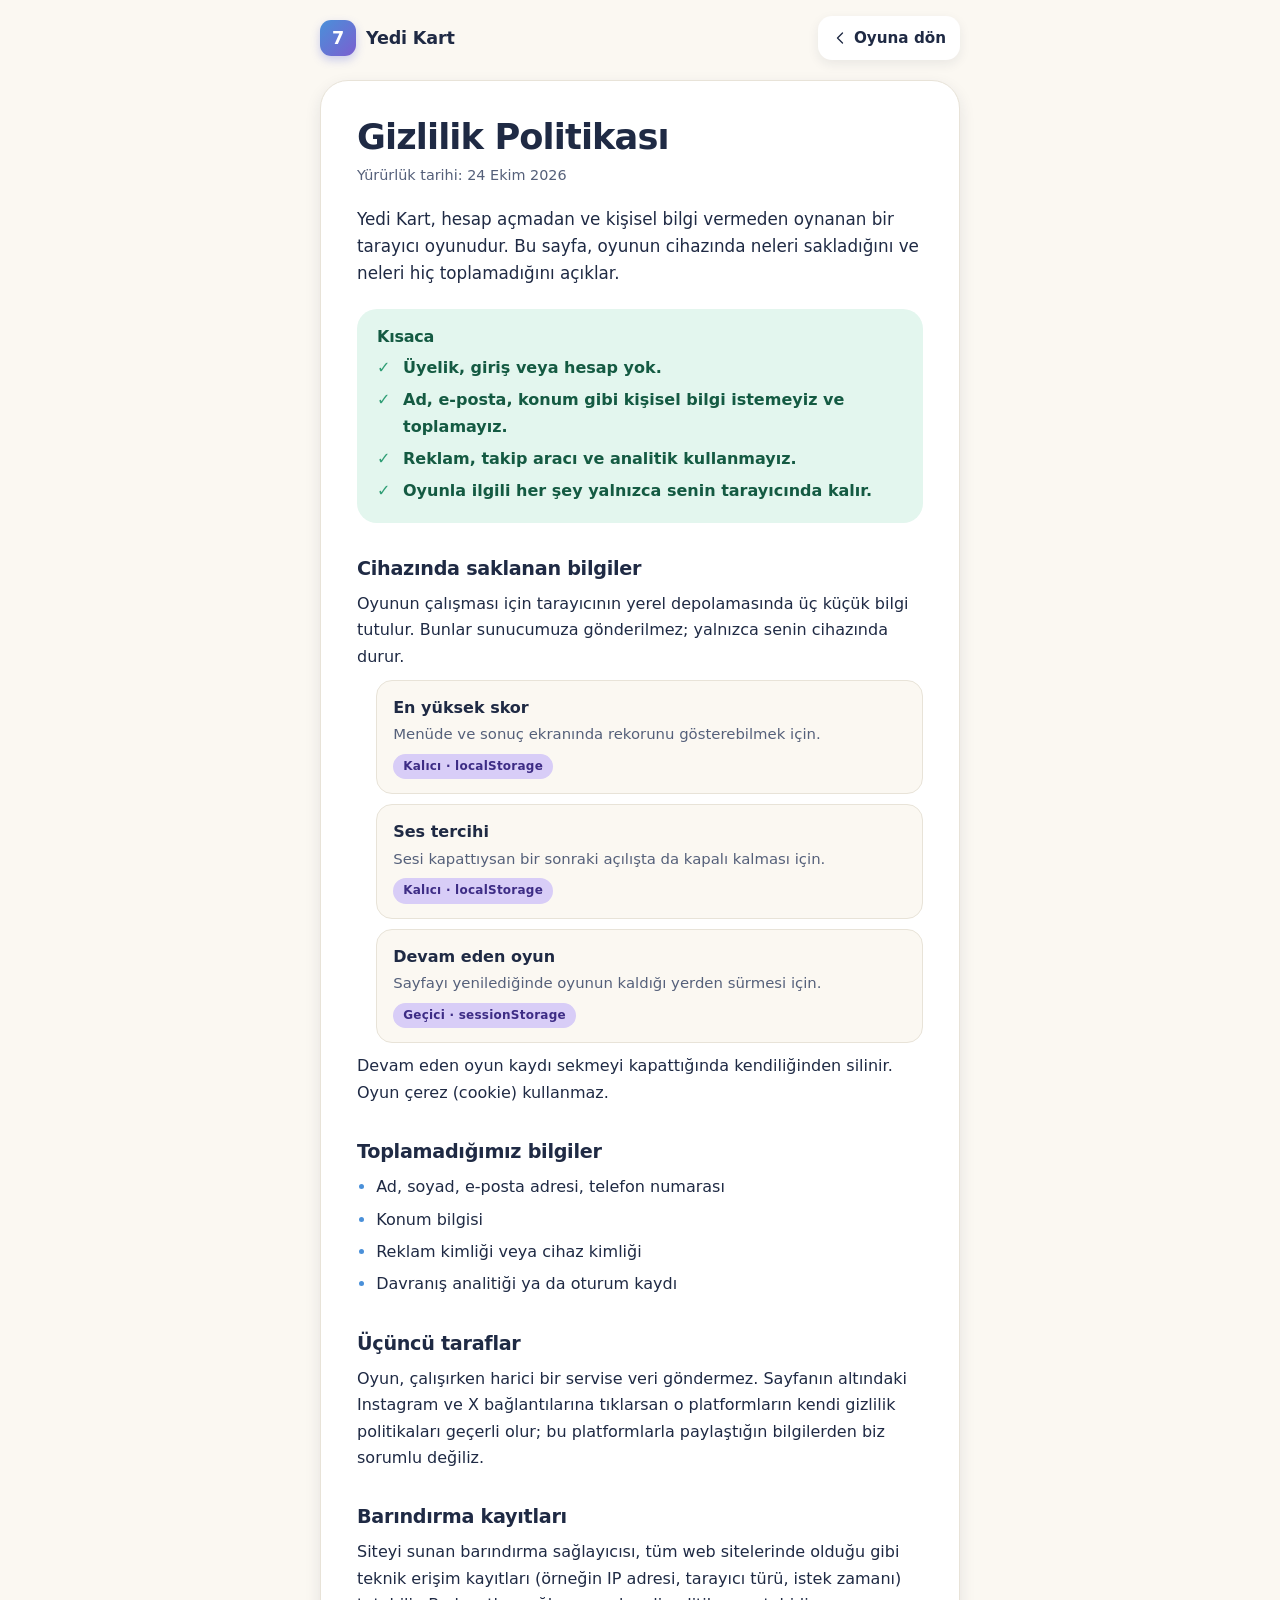
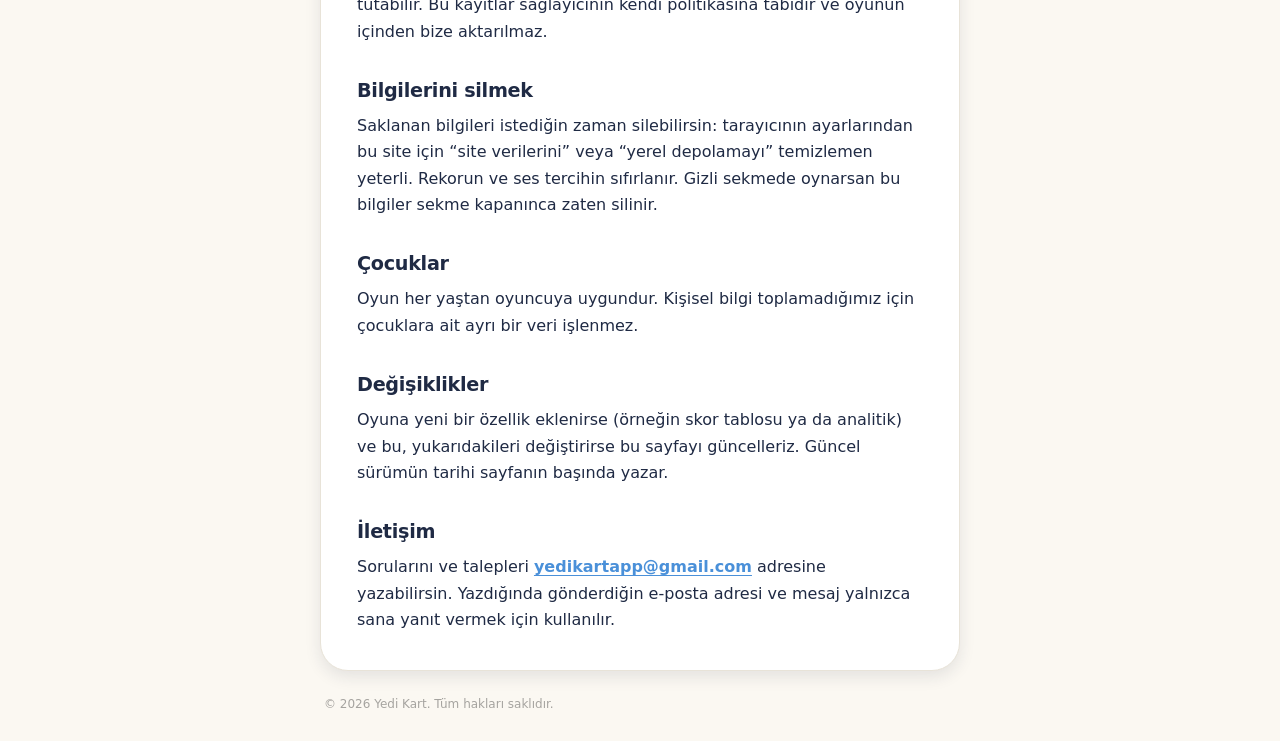
==== gizlilik.html @ 09eca6b5 "update" ====
<!DOCTYPE html>
<html lang="tr">
<head>
  <meta charset="UTF-8">
  <meta name="viewport" content="width=device-width, initial-scale=1, viewport-fit=cover">
  <meta name="theme-color" content="#fbf8f2">
  <meta name="description" content="Yedi Kart gizlilik politikası: hesap yok, takip yok, kişisel veri toplanmaz.">
  <title>Gizlilik Politikası · Yedi Kart</title>

  <link rel="icon" href="assets/favicon.svg" type="image/svg+xml">
  <link rel="stylesheet" href="css/base.css">
  <link rel="stylesheet" href="css/components.css">
  <link rel="stylesheet" href="css/content.css">
  <link rel="stylesheet" href="css/motion.css">
</head>
<body>
  <div class="page">

    <header class="page-top">
      <a class="brand-link" href="index.html" aria-label="Yedi Kart ana sayfa">
        <span class="brand-mark" aria-hidden="true">7</span>
        <span class="brand-name">Yedi Kart</span>
      </a>
      <a class="back-link" href="index.html">
        <svg xmlns="http://www.w3.org/2000/svg" fill="none" viewBox="0 0 24 24" stroke-width="2" stroke="currentColor" aria-hidden="true" focusable="false"><path stroke-linecap="round" stroke-linejoin="round" d="M15.75 19.5 8.25 12l7.5-7.5"/></svg>
        Oyuna dön
      </a>
    </header>

    <main class="doc">
      <h1>Gizlilik Politikası</h1>
      <p class="meta">Yürürlük tarihi: 24 Ekim 2026</p>

      <p class="lead">Yedi Kart, hesap açmadan ve kişisel bilgi vermeden oynanan bir tarayıcı oyunudur. Bu sayfa, oyunun cihazında neleri sakladığını ve neleri hiç toplamadığını açıklar.</p>

      <section class="callout" aria-labelledby="ozet">
        <h2 id="ozet">Kısaca</h2>
        <ul>
          <li>Üyelik, giriş veya hesap yok.</li>
          <li>Ad, e-posta, konum gibi kişisel bilgi istemeyiz ve toplamayız.</li>
          <li>Reklam, takip aracı ve analitik kullanmayız.</li>
          <li>Oyunla ilgili her şey yalnızca senin tarayıcında kalır.</li>
        </ul>
      </section>

      <h2>Cihazında saklanan bilgiler</h2>
      <p>Oyunun çalışması için tarayıcının yerel depolamasında üç küçük bilgi tutulur. Bunlar sunucumuza gönderilmez; yalnızca senin cihazında durur.</p>
      <ul class="data-list">
        <li>
          <span class="data-name">En yüksek skor</span>
          <span class="data-desc">Menüde ve sonuç ekranında rekorunu gösterebilmek için.</span>
          <span class="tag">Kalıcı · localStorage</span>
        </li>
        <li>
          <span class="data-name">Ses tercihi</span>
          <span class="data-desc">Sesi kapattıysan bir sonraki açılışta da kapalı kalması için.</span>
          <span class="tag">Kalıcı · localStorage</span>
        </li>
        <li>
          <span class="data-name">Devam eden oyun</span>
          <span class="data-desc">Sayfayı yenilediğinde oyunun kaldığı yerden sürmesi için.</span>
          <span class="tag">Geçici · sessionStorage</span>
        </li>
      </ul>
      <p>Devam eden oyun kaydı sekmeyi kapattığında kendiliğinden silinir. Oyun çerez (cookie) kullanmaz.</p>

      <h2>Toplamadığımız bilgiler</h2>
      <ul>
        <li>Ad, soyad, e-posta adresi, telefon numarası</li>
        <li>Konum bilgisi</li>
        <li>Reklam kimliği veya cihaz kimliği</li>
        <li>Davranış analitiği ya da oturum kaydı</li>
      </ul>

      <h2>Üçüncü taraflar</h2>
      <p>Oyun, çalışırken harici bir servise veri göndermez. Sayfanın altındaki Instagram ve X bağlantılarına tıklarsan o platformların kendi gizlilik politikaları geçerli olur; bu platformlarla paylaştığın bilgilerden biz sorumlu değiliz.</p>

      <h2>Barındırma kayıtları</h2>
      <p>Siteyi sunan barındırma sağlayıcısı, tüm web sitelerinde olduğu gibi teknik erişim kayıtları (örneğin IP adresi, tarayıcı türü, istek zamanı) tutabilir. Bu kayıtlar sağlayıcının kendi politikasına tabidir ve oyunun içinden bize aktarılmaz.</p>

      <h2>Bilgilerini silmek</h2>
      <p>Saklanan bilgileri istediğin zaman silebilirsin: tarayıcının ayarlarından bu site için “site verilerini” veya “yerel depolamayı” temizlemen yeterli. Rekorun ve ses tercihin sıfırlanır. Gizli sekmede oynarsan bu bilgiler sekme kapanınca zaten silinir.</p>

      <h2>Çocuklar</h2>
      <p>Oyun her yaştan oyuncuya uygundur. Kişisel bilgi toplamadığımız için çocuklara ait ayrı bir veri işlenmez.</p>

      <h2>Değişiklikler</h2>
      <p>Oyuna yeni bir özellik eklenirse (örneğin skor tablosu ya da analitik) ve bu, yukarıdakileri değiştirirse bu sayfayı güncelleriz. Güncel sürümün tarihi sayfanın başında yazar.</p>

      <h2>İletişim</h2>
      <p>Sorularını ve talepleri <a href="mailto:yedikartapp@gmail.com">yedikartapp@gmail.com</a> adresine yazabilirsin. Yazdığında gönderdiğin e-posta adresi ve mesaj yalnızca sana yanıt vermek için kullanılır.</p>
    </main>

    <footer class="page-foot">
      © 2026 Yedi Kart. Tüm hakları saklıdır.
    </footer>

  </div>
</body>
</html>
---- css/base.css ----
/* base.css — tasarım değişkenleri, reset, body, .app, tipografi, ekran iskeleti */

:root {
  --bg: #fbf8f2;
  --surface: #ffffff;
  --ink: #1f2a44;
  --muted: #55607a;         /* küçük gri yazılar; krem zeminde ~5,9:1, beyazda ~6,3:1 (WCAG AA) */
  --blue: #a9d3f5;
  --blue-strong: #4a90d9;
  --mint: #bfe9d6;
  --mint-strong: #2f9e75;
  --lilac: #d8cdf7;
  --lilac-strong: #7b5fd0;
  --neg: #d9534f;
  --line: #e8e3d8;
  --shadow: 0 6px 16px rgba(31, 42, 68, 0.10);
  --radius: 18px;
  --flip: 380ms;            /* kart çevirme süresi (FLIP_MS bunu ezer) */
  --phi: 1.618;             /* altın oran: hero panel aralıkları bununla ölçeklenir */

  /* Giriş animasyonu ölçüleri (intro.css ve howto.css birlikte kullanır) */
  --enter-ease: cubic-bezier(0.22, 1, 0.36, 1);   /* easeOutQuint: hızlı başlar, yumuşak oturur */
  --enter-dur: 640ms;
  --enter-y: 14px;
  --enter-base: 60ms;
  --enter-step: 60ms;
  --enter-wave: 1.4;
  --enter-dur-slow: 820ms;
}

* { box-sizing: border-box; -webkit-tap-highlight-color: transparent; }
button { touch-action: manipulation; }

html, body {
  margin: 0;
  background: var(--bg);
  color: var(--ink);
  font-family: system-ui, -apple-system, "Segoe UI", Roboto, sans-serif;
  -webkit-text-size-adjust: 100%;
}

body {
  min-height: 100vh;
  min-height: 100dvh;
  padding: max(16px, env(safe-area-inset-top)) max(16px, env(safe-area-inset-right))
           max(20px, env(safe-area-inset-bottom)) max(16px, env(safe-area-inset-left));
  transition: background 0.45s ease;
}
body.dark {
  background: radial-gradient(ellipse at 50% 18%, #4a1018 0%, #1a0b12 55%, #0d060a 100%);
  color: #fff;
}

.app { width: 100%; max-width: 420px; margin: 0 auto; }

/* JavaScript kapalıyken görünen mesaj (index.html'deki <noscript>) */
.noscript {
  max-width: 420px; margin: 18vh auto 0; padding: 26px 22px; text-align: center;
  background: var(--surface); border-radius: 22px; box-shadow: var(--shadow);
}
.noscript h1 { margin: 0 0 10px; font-size: 1.8rem; letter-spacing: -0.5px; }
.noscript p { margin: 0; font-size: 1.05rem; line-height: 1.5; }

/* Ekran iskeleti */
.screen { display: none; flex-direction: column; gap: 16px; }
.screen.active { display: flex; }

/* Tipografi */
.title { margin: 0; font-size: 2rem; text-align: center; letter-spacing: -0.5px; }
.title.small { font-size: 1.3rem; text-align: left; }
.title.big { font-size: 2.8rem; line-height: 1.05; letter-spacing: -1px; }
.muted { margin: 0; text-align: center; color: var(--muted); }
.label { font-size: 0.75rem; font-weight: 700; letter-spacing: 1px; color: var(--muted); text-transform: uppercase; }

/* Ortak giriş keyframe'i: intro.css ve howto.css kullanır */
@keyframes enter {
  from { opacity: 0; translate: 0 var(--enter-y); }
}
---- css/components.css ----
/* components.css — ekranlar arasında paylaşılan parçalar:
   .btn, .row, .icon-btn, .pill, .score-card, .best, .confirm (dialog) */

/* ---------- Butonlar ---------- */
.btn {
  min-height: 52px; padding: 0 20px; border: 0; border-radius: 16px;
  font: inherit; font-size: 1.05rem; font-weight: 700; cursor: pointer;
  transition: transform 0.08s, filter 0.15s, background 0.2s, opacity 0.2s;
}
.btn:active:not(:disabled) { transform: scale(0.97); }
.btn:disabled { cursor: default; opacity: 0.5; }
.btn.primary { background: var(--blue-strong); color: #fff; }
.btn.primary.big {
  min-height: 62px; font-size: 1.25rem; border-radius: 20px;
  background: linear-gradient(135deg, #4a90d9, #7b5fd0);
  box-shadow: 0 10px 22px rgba(74, 90, 217, 0.35);
}
.btn.secondary { background: var(--mint); color: #145a42; }
.btn.ghost { background: transparent; color: var(--ink); border: 2px solid var(--line); }
.btn.light {
  padding: 0 16px; font-size: 1rem; border-radius: 18px;
  background: var(--surface); color: var(--ink);
  box-shadow: 0 4px 12px rgba(31, 42, 68, 0.08);
}
@media (hover: hover) { .btn.light:hover { filter: brightness(0.97); } }
.btn.danger-btn { background: #ff5a52; color: #fff; box-shadow: 0 10px 22px rgba(255, 70, 60, 0.35); }
.btn.ghost-dark { background: transparent; color: #fff; border: 2px solid rgba(255, 255, 255, 0.3); }

.row { display: grid; grid-template-columns: 1fr 1fr; gap: 10px; }
.row .btn { width: 100%; }

/* ---------- İkon düğmesi ----------
   Ses düğmesi: çerçevesiz, arka plansız; yalnızca ikon (dialed.gg ölçüleri) */
.icon-btn {
  --dim: #0000008c;
  position: relative; z-index: 1;
  width: 32px; height: 32px; margin: 0 -6px; padding: 0;
  display: grid; place-items: center;
  background: none; border: 0; cursor: pointer;
  color: var(--dim); transition: color 0.2s;
}
@media (hover: hover) { .icon-btn:hover { color: var(--ink); } }
.icon-btn:active { color: var(--ink); }
.icon-btn:focus-visible { outline: 3px solid var(--blue-strong); outline-offset: 2px; border-radius: 8px; }
.icon-btn svg { width: 20px; height: 20px; display: block; }

/* ---------- Tur rozeti ---------- */
.pill {
  padding: 8px 14px; border-radius: 999px; background: var(--lilac);
  color: #3d2c85; font-weight: 800; font-size: 0.95rem;
  font-variant-numeric: tabular-nums;
}
.pill.bump { animation: bump 0.3s ease; }

/* ---------- Skor kartı ---------- */
.score-card {
  display: flex; flex-direction: column; align-items: center; justify-content: center; gap: 4px;
  padding: 12px 10px; background: var(--surface); border-radius: var(--radius);
  box-shadow: var(--shadow);
}
.score-card.big { padding: 22px 14px; }
.score { font-size: 2.9rem; font-weight: 800; line-height: 1; font-variant-numeric: tabular-nums; }
.score.neg { color: var(--neg); }
.score.bump { animation: bump 0.3s ease; }
.score-card.big .score { font-size: 4.2rem; }

.score-breakdown {
  margin-top: 4px; font-size: 0.92rem; font-weight: 700; color: var(--muted);
  font-variant-numeric: tabular-nums;
}
.score-breakdown:empty { display: none; }

@keyframes bump { 0% { transform: scale(1); } 40% { transform: scale(1.15); } 100% { transform: scale(1); } }

/* ---------- Rekor rozeti (menü, sonuç, game over) ---------- */
.best {
  margin: 0; align-self: center; padding: 8px 16px; border-radius: 999px;
  background: var(--mint); color: #145a42; font-weight: 800; font-size: 0.95rem;
}
.best:empty { display: none; }
.best.dark { background: rgba(255, 255, 255, 0.12); color: #ffd7d4; }

/* ---------- Onay kutusu (<dialog class="confirm">) ---------- */
.confirm {
  width: calc(100% - 40px); max-width: 340px; padding: 22px 20px;
  border: 0; border-radius: 22px;
  background: var(--surface); color: var(--ink);
  box-shadow: 0 16px 36px rgba(31, 42, 68, 0.22);
}
.confirm[open] { animation: modal-pop 0.24s cubic-bezier(0.2, 1.3, 0.4, 1); }
.confirm::backdrop {
  background: rgba(31, 42, 68, 0.45);
  backdrop-filter: blur(4px); -webkit-backdrop-filter: blur(4px);
}
.confirm[open]::backdrop { animation: fade-in 0.2s ease; }
.confirm form { margin: 0; display: flex; flex-direction: column; gap: 16px; }
.confirm p {
  margin: 0; text-align: center; font-size: 1.1rem; font-weight: 700; line-height: 1.4;
}

@keyframes fade-in { from { opacity: 0; } to { opacity: 1; } }
@keyframes modal-pop { from { transform: scale(0.9); opacity: 0; } to { transform: scale(1); opacity: 1; } }
---- css/content.css ----
/* content.css — içerik sayfaları (gizlilik.html gibi)
   base.css ve components.css'ten sonra yüklenir. Oyun ekranlarına dokunmaz. */

.page {
  max-width: 640px; margin: 0 auto;
  display: flex; flex-direction: column; gap: 20px;
  font-family: "Suisse Intl S Alt", -apple-system, Inter, system-ui, sans-serif;
}

/* Üst çubuk: marka + geri dön */
.page-top { display: flex; align-items: center; justify-content: space-between; gap: 12px; }
.page-top .brand-link { display: flex; align-items: center; gap: 10px; color: inherit; text-decoration: none; }
.brand-mark {
  width: 36px; height: 36px; display: grid; place-items: center; border-radius: 11px;
  background: linear-gradient(135deg, var(--blue-strong), var(--lilac-strong));
  color: #fff; font-size: 1.1rem; font-weight: 800;
  box-shadow: 0 4px 10px rgba(74, 90, 217, 0.28);
}
.brand-name { font-size: 1.1rem; font-weight: 800; letter-spacing: -0.2px; }
.back-link {
  display: inline-flex; align-items: center; gap: 6px; min-height: 44px; padding: 0 14px;
  border-radius: 14px; background: var(--surface); color: var(--ink);
  font-size: 0.95rem; font-weight: 700; text-decoration: none;
  box-shadow: 0 4px 12px rgba(31, 42, 68, 0.08);
}
.back-link svg { width: 16px; height: 16px; }
@media (hover: hover) { .back-link:hover { filter: brightness(0.97); } }
.back-link:focus-visible, .brand-link:focus-visible, .doc a:focus-visible {
  outline: 3px solid var(--blue-strong); outline-offset: 2px; border-radius: 8px;
}

/* Belge kartı */
.doc {
  padding: clamp(22px, 5vw, 36px); border-radius: 28px;
  background: var(--surface); border: 1px solid var(--line); box-shadow: var(--shadow);
}
.doc h1 {
  margin: 0; font-size: clamp(1.7rem, 6vw, 2.2rem); font-weight: 800;
  line-height: 1.12; letter-spacing: -0.025em; text-wrap: balance;
}
.doc .meta { margin: 8px 0 0; color: var(--muted); font-size: 0.9rem; }
.doc .lead { margin: 18px 0 0; font-size: 1.05rem; line-height: 1.6; }

.doc h2 {
  margin: 34px 0 0; font-size: 1.2rem; font-weight: 800;
  line-height: 1.25; letter-spacing: -0.015em;
}
.doc p, .doc li { font-size: 1rem; line-height: 1.65; }
.doc p { margin: 10px 0 0; color: var(--ink); }
.doc ul { margin: 10px 0 0; padding-left: 1.2em; }
.doc li { margin-top: 6px; }
.doc li::marker { color: var(--blue-strong); }
.doc a { color: var(--blue-strong); font-weight: 700; text-underline-offset: 3px; }
.doc strong { font-weight: 800; }

/* Özet kutusu */
.callout {
  margin-top: 22px; padding: 18px 20px; border-radius: 20px;
  background: #e3f6ee; color: #145a42;
}
.callout h2 { margin: 0 0 8px; font-size: 1rem; color: #145a42; }
.callout ul { list-style: none; margin: 0; padding: 0; }
.callout li { position: relative; margin: 6px 0 0; padding-left: 26px; font-weight: 600; }
.callout li::before {
  content: "✓"; position: absolute; left: 0; top: 0;
  font-weight: 900; color: var(--mint-strong);
}

/* Saklanan veriler: kart listesi */
.data-list { margin: 14px 0 0; padding: 0; list-style: none; display: grid; gap: 10px; }
.data-list li {
  margin: 0; padding: 14px 16px; border-radius: 16px; background: var(--bg);
  border: 1px solid var(--line);
}
.data-list .data-name { display: block; font-weight: 800; }
.data-list .data-desc { display: block; margin-top: 2px; color: var(--muted); font-size: 0.93rem; line-height: 1.5; }
.data-list .tag {
  display: inline-block; margin-top: 8px; padding: 3px 10px; border-radius: 999px;
  background: var(--lilac); color: #3d2c85; font-size: 0.75rem; font-weight: 800; letter-spacing: 0.02em;
}

.page-foot { padding: 4px 4px 8px; color: #00000057; font-size: 12px; line-height: 1.5; }
.page-foot a { color: inherit; }
---- css/motion.css ----
/* motion.css — prefers-reduced-motion
   HER ZAMAN EN SON yüklenir: eşit özgüllükteki animasyon kurallarını ezebilmesi buna bağlı.
   Işık ve hareket hassasiyeti: flaş, sarsıntı ve çevirme/ölçekleme hareketleri kapanır.
   Geri bildirim (renkler, metin, ses) olduğu gibi kalır. */

@media (prefers-reduced-motion: reduce) {

  /* Giriş animasyonu: kayma ve sıralama yok, kısa ve yumuşak bir belirme */
  :root {
    --enter-y: 0px; --enter-dur: 300ms; --enter-dur-slow: 300ms;
    --enter-base: 0ms; --enter-step: 0ms; --enter-wave: 0;
  }

  /* Işık: kırmızı flaş hiç gösterilmez */
  .flash, .flash.on { display: none; animation: none; }

  /* Sarsıntı */
  .screen.shake { animation: none; }

  /* Kart çevirme: 3B dönüş yok, kart anında açılır/kapanır; yeniden karıştırma dalgası yok */
  .card { transition: opacity 0.15s ease; }
  .card-inner { transition: none; }
  .card.closing { animation: none; transition-delay: 0s; }
  .card.closing .card-inner { transition-delay: 0s; }
  .card:not(.revealed):not(.peek):not(.closing):active .card-inner { transform: none; }

  /* Skor, tur ve düğme vurguları */
  .pill.bump, .score.bump { animation: none; }
  .btn, .icon-btn, .ft-links a { transition: none; }
  .btn:active:not(:disabled), .icon-btn:active { transform: none; }
  body { transition: none; }
  .fcard { animation: none; }

  /* Combo: zıplamak yerine yalnızca belirir ve söner */
  .combo-banner { transform: none; }
  .combo-banner.show { animation: combo-fade 1.35s ease-out both; }
  @keyframes combo-fade {
    0% { opacity: 0; }
    15%, 70% { opacity: 1; }
    100% { opacity: 0; }
  }

  /* Game over: büyüme/kayma yok, öğeler yumuşakça belirir; yanıp sönen parıltılar sabit */
  .gameover > *, .go-zero { animation: fade-in 0.3s ease both; }
  .go-zero::after { animation: none; }
  .card.doom .face.front::after { animation: none; opacity: 1; }

  /* Diyaloglar */
  .confirm[open], .confirm[open]::backdrop { animation: none; }
  .howto[open] :is(.hw-stat, .hw-step) { animation: none; }
}
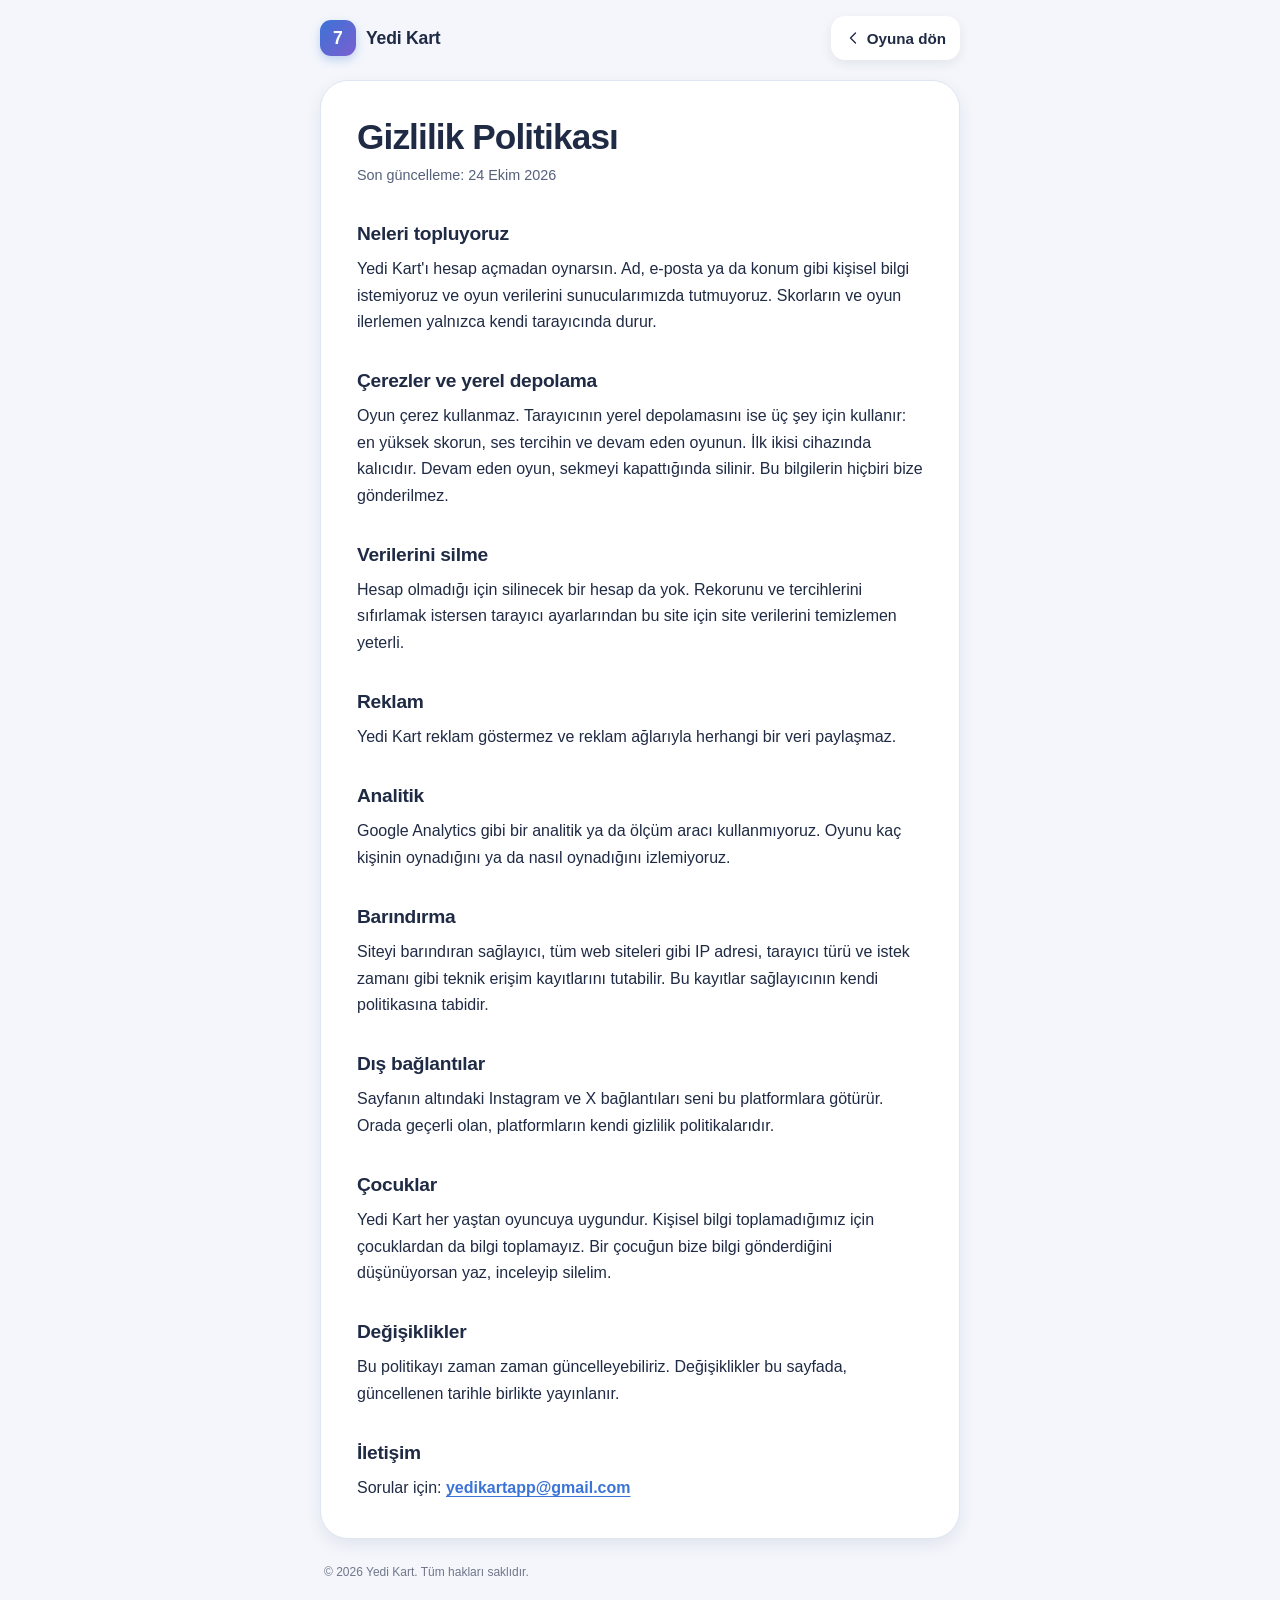
==== commit fbfd4fe4: "update" ====
--- a/gizlilik.html
+++ b/gizlilik.html
@@ -4,14 +4,16 @@
   <meta charset="UTF-8">
   <meta name="viewport" content="width=device-width, initial-scale=1, viewport-fit=cover">
   <meta name="theme-color" content="#fbf8f2">
-  <meta name="description" content="Yedi Kart gizlilik politikası: hesap yok, takip yok, kişisel veri toplanmaz.">
+  <meta name="description" content="Yedi Kart gizlilik politikası: hesap yok, reklam yok, analitik yok.">
   <title>Gizlilik Politikası · Yedi Kart</title>
 
   <link rel="icon" href="assets/favicon.svg" type="image/svg+xml">
+
   <link rel="stylesheet" href="css/base.css">
   <link rel="stylesheet" href="css/components.css">
   <link rel="stylesheet" href="css/content.css">
   <link rel="stylesheet" href="css/motion.css">
+
 </head>
 <body>
   <div class="page">
@@ -29,66 +31,37 @@
 
     <main class="doc">
       <h1>Gizlilik Politikası</h1>
-      <p class="meta">Yürürlük tarihi: 24 Ekim 2026</p>
+      <p class="meta">Son güncelleme: 24 Ekim 2026</p>
 
-      <p class="lead">Yedi Kart, hesap açmadan ve kişisel bilgi vermeden oynanan bir tarayıcı oyunudur. Bu sayfa, oyunun cihazında neleri sakladığını ve neleri hiç toplamadığını açıklar.</p>
+      <h2>Neleri topluyoruz</h2>
+      <p>Yedi Kart'ı hesap açmadan oynarsın. Ad, e-posta ya da konum gibi kişisel bilgi istemiyoruz ve oyun verilerini sunucularımızda tutmuyoruz. Skorların ve oyun ilerlemen yalnızca kendi tarayıcında durur.</p>
 
-      <section class="callout" aria-labelledby="ozet">
-        <h2 id="ozet">Kısaca</h2>
-        <ul>
-          <li>Üyelik, giriş veya hesap yok.</li>
-          <li>Ad, e-posta, konum gibi kişisel bilgi istemeyiz ve toplamayız.</li>
-          <li>Reklam, takip aracı ve analitik kullanmayız.</li>
-          <li>Oyunla ilgili her şey yalnızca senin tarayıcında kalır.</li>
-        </ul>
-      </section>
+      <h2>Çerezler ve yerel depolama</h2>
+      <p>Oyun çerez kullanmaz. Tarayıcının yerel depolamasını ise üç şey için kullanır: en yüksek skorun, ses tercihin ve devam eden oyunun. İlk ikisi cihazında kalıcıdır. Devam eden oyun, sekmeyi kapattığında silinir. Bu bilgilerin hiçbiri bize gönderilmez.</p>
 
-      <h2>Cihazında saklanan bilgiler</h2>
-      <p>Oyunun çalışması için tarayıcının yerel depolamasında üç küçük bilgi tutulur. Bunlar sunucumuza gönderilmez; yalnızca senin cihazında durur.</p>
-      <ul class="data-list">
-        <li>
-          <span class="data-name">En yüksek skor</span>
-          <span class="data-desc">Menüde ve sonuç ekranında rekorunu gösterebilmek için.</span>
-          <span class="tag">Kalıcı · localStorage</span>
-        </li>
-        <li>
-          <span class="data-name">Ses tercihi</span>
-          <span class="data-desc">Sesi kapattıysan bir sonraki açılışta da kapalı kalması için.</span>
-          <span class="tag">Kalıcı · localStorage</span>
-        </li>
-        <li>
-          <span class="data-name">Devam eden oyun</span>
-          <span class="data-desc">Sayfayı yenilediğinde oyunun kaldığı yerden sürmesi için.</span>
-          <span class="tag">Geçici · sessionStorage</span>
-        </li>
-      </ul>
-      <p>Devam eden oyun kaydı sekmeyi kapattığında kendiliğinden silinir. Oyun çerez (cookie) kullanmaz.</p>
+      <h2>Verilerini silme</h2>
+      <p>Hesap olmadığı için silinecek bir hesap da yok. Rekorunu ve tercihlerini sıfırlamak istersen tarayıcı ayarlarından bu site için site verilerini temizlemen yeterli.</p>
 
-      <h2>Toplamadığımız bilgiler</h2>
-      <ul>
-        <li>Ad, soyad, e-posta adresi, telefon numarası</li>
-        <li>Konum bilgisi</li>
-        <li>Reklam kimliği veya cihaz kimliği</li>
-        <li>Davranış analitiği ya da oturum kaydı</li>
-      </ul>
+      <h2>Reklam</h2>
+      <p>Yedi Kart reklam göstermez ve reklam ağlarıyla herhangi bir veri paylaşmaz.</p>
 
-      <h2>Üçüncü taraflar</h2>
-      <p>Oyun, çalışırken harici bir servise veri göndermez. Sayfanın altındaki Instagram ve X bağlantılarına tıklarsan o platformların kendi gizlilik politikaları geçerli olur; bu platformlarla paylaştığın bilgilerden biz sorumlu değiliz.</p>
+      <h2>Analitik</h2>
+      <p>Google Analytics gibi bir analitik ya da ölçüm aracı kullanmıyoruz. Oyunu kaç kişinin oynadığını ya da nasıl oynadığını izlemiyoruz.</p>
 
-      <h2>Barındırma kayıtları</h2>
-      <p>Siteyi sunan barındırma sağlayıcısı, tüm web sitelerinde olduğu gibi teknik erişim kayıtları (örneğin IP adresi, tarayıcı türü, istek zamanı) tutabilir. Bu kayıtlar sağlayıcının kendi politikasına tabidir ve oyunun içinden bize aktarılmaz.</p>
+      <h2>Barındırma</h2>
+      <p>Siteyi barındıran sağlayıcı, tüm web siteleri gibi IP adresi, tarayıcı türü ve istek zamanı gibi teknik erişim kayıtlarını tutabilir. Bu kayıtlar sağlayıcının kendi politikasına tabidir.</p>
 
-      <h2>Bilgilerini silmek</h2>
-      <p>Saklanan bilgileri istediğin zaman silebilirsin: tarayıcının ayarlarından bu site için “site verilerini” veya “yerel depolamayı” temizlemen yeterli. Rekorun ve ses tercihin sıfırlanır. Gizli sekmede oynarsan bu bilgiler sekme kapanınca zaten silinir.</p>
+      <h2>Dış bağlantılar</h2>
+      <p>Sayfanın altındaki Instagram ve X bağlantıları seni bu platformlara götürür. Orada geçerli olan, platformların kendi gizlilik politikalarıdır.</p>
 
       <h2>Çocuklar</h2>
-      <p>Oyun her yaştan oyuncuya uygundur. Kişisel bilgi toplamadığımız için çocuklara ait ayrı bir veri işlenmez.</p>
+      <p>Yedi Kart her yaştan oyuncuya uygundur. Kişisel bilgi toplamadığımız için çocuklardan da bilgi toplamayız. Bir çocuğun bize bilgi gönderdiğini düşünüyorsan yaz, inceleyip silelim.</p>
 
       <h2>Değişiklikler</h2>
-      <p>Oyuna yeni bir özellik eklenirse (örneğin skor tablosu ya da analitik) ve bu, yukarıdakileri değiştirirse bu sayfayı güncelleriz. Güncel sürümün tarihi sayfanın başında yazar.</p>
+      <p>Bu politikayı zaman zaman güncelleyebiliriz. Değişiklikler bu sayfada, güncellenen tarihle birlikte yayınlanır.</p>
 
       <h2>İletişim</h2>
-      <p>Sorularını ve talepleri <a href="mailto:yedikartapp@gmail.com">yedikartapp@gmail.com</a> adresine yazabilirsin. Yazdığında gönderdiğin e-posta adresi ve mesaj yalnızca sana yanıt vermek için kullanılır.</p>
+      <p>Sorular için: <a href="mailto:yedikartapp@gmail.com">yedikartapp@gmail.com</a></p>
     </main>
 
     <footer class="page-foot">
--- a/css/base.css
+++ b/css/base.css
@@ -1,25 +1,55 @@
-/* base.css — tasarım değişkenleri, reset, body, .app, tipografi, ekran iskeleti */
+/* base.css — tasarım değişkenleri, reset, body, .app, tipografi, ekran iskeleti
+   Renk ve font kararları yalnızca burada verilir; diğer dosyalar bu değişkenleri kullanır. */
 
 :root {
-  --bg: #fbf8f2;
+  /* ---------- Yazı tipi ----------
+     Tek kaynak: burası. Dosyalar css/fonts.css'te tanımlı.
+     Inter, Suisse Int'l ile aynı ailedendir (nötr grotesk); Türkçe karakterleri (ğ ş İ ı) tam destekler.
+     "Inter Fallback": Inter yüklenene kadar Arial'i Inter ölçülerine uydurur, sayfa kaymaz.
+     Sıradaki fontlar da grotesk: Helvetica Neue / Helvetica / Arial. */
+  --font-sans: "Inter", "Inter Fallback", "Helvetica Neue", Helvetica, Arial, system-ui, sans-serif;
+
+  /* ---------- Zemin ve metin ---------- */
+  --bg: #f4f6fb;            /* ana zemin */
   --surface: #ffffff;
   --ink: #1f2a44;
-  --muted: #55607a;         /* küçük gri yazılar; krem zeminde ~5,9:1, beyazda ~6,3:1 (WCAG AA) */
-  --blue: #a9d3f5;
-  --blue-strong: #4a90d9;
-  --mint: #bfe9d6;
-  --mint-strong: #2f9e75;
-  --lilac: #d8cdf7;
+  --muted: #55607a;         /* küçük gri yazılar; #F4F6FB zeminde ~5,8:1, beyazda ~6,3:1 (WCAG AA) */
+  --line: #dfe5f1;          /* ince çerçeveler (zeminle aynı soğuk mavi ailesi) */
+  --line-strong: #cdd6ea;
+
+  /* ---------- Vurgu renkleri: ana / açık uç (gradyan sonu) ---------- */
+  --blue: #b2d1f7;
+  --blue-strong: #3b73d6;   /* beyaz yazıyla ~4,6:1 */
+  --blue-lite: #86b0ef;
+  --mint: #c2ead9;
+  --mint-strong: #258f69;
+  --mint-lite: #7fd1b0;
+  --lilac: #dcd4f8;
   --lilac-strong: #7b5fd0;
+  --lilac-lite: #b3a1ec;
   --neg: #d9534f;
-  --line: #e8e3d8;
-  --shadow: 0 6px 16px rgba(31, 42, 68, 0.10);
+  --neg-lite: #ef8a86;
+
+  /* ---------- Açık tonlar (panel, rozet, kart zemini) ---------- */
+  --tint-blue: #e4ecfb;
+  --tint-mint: #e1f4ec;
+  --tint-lilac: #ece8fc;
+  --tint-neg: #fdf0ef;
+
+  /* ---------- Açık tonların üstündeki koyu yazı renkleri ---------- */
+  --blue-ink: #274f9e;
+  --mint-ink: #14583f;
+  --lilac-ink: #3d2c85;
+  --neg-ink: #b4332f;
+
+  --shadow: 0 6px 16px rgba(35, 52, 99, 0.09);
   --radius: 18px;
   --flip: 380ms;            /* kart çevirme süresi (FLIP_MS bunu ezer) */
   --phi: 1.618;             /* altın oran: hero panel aralıkları bununla ölçeklenir */
 
-  /* Giriş animasyonu ölçüleri (intro.css ve howto.css birlikte kullanır) */
-  --enter-ease: cubic-bezier(0.22, 1, 0.36, 1);   /* easeOutQuint: hızlı başlar, yumuşak oturur */
+  /* ---------- Hareket ölçüleri (intro.css, howto.css ve hover efektleri birlikte kullanır) ---------- */
+  --ease-out: cubic-bezier(0.22, 1, 0.36, 1);     /* easeOutQuint: hızlı başlar, yumuşak oturur */
+  --enter-ease: var(--ease-out);
   --enter-dur: 640ms;
   --enter-y: 14px;
   --enter-base: 60ms;
@@ -29,13 +59,16 @@
 }
 
 * { box-sizing: border-box; -webkit-tap-highlight-color: transparent; }
-button { touch-action: manipulation; }
+button { touch-action: manipulation; font: inherit; color: inherit; }
 
 html, body {
   margin: 0;
   background: var(--bg);
   color: var(--ink);
-  font-family: system-ui, -apple-system, "Segoe UI", Roboto, sans-serif;
+  font-family: var(--font-sans);
+  font-optical-sizing: auto;
+  font-synthesis: none;
+  -webkit-font-smoothing: antialiased;
   -webkit-text-size-adjust: 100%;
 }
 
@@ -75,4 +108,4 @@
 /* Ortak giriş keyframe'i: intro.css ve howto.css kullanır */
 @keyframes enter {
   from { opacity: 0; translate: 0 var(--enter-y); }
-}
+}
--- a/css/components.css
+++ b/css/components.css
@@ -1,5 +1,5 @@
 /* components.css — ekranlar arasında paylaşılan parçalar:
-   .btn, .row, .icon-btn, .pill, .score-card, .best, .confirm (dialog) */
+   .btn, .row, .brand-mark, .icon-btn, .pill, .score-card, .best, .confirm (dialog) */
 
 /* ---------- Butonlar ---------- */
 .btn {
@@ -9,13 +9,14 @@
 }
 .btn:active:not(:disabled) { transform: scale(0.97); }
 .btn:disabled { cursor: default; opacity: 0.5; }
+.btn:focus-visible { outline: 3px solid var(--blue-strong); outline-offset: 3px; }
 .btn.primary { background: var(--blue-strong); color: #fff; }
 .btn.primary.big {
   min-height: 62px; font-size: 1.25rem; border-radius: 20px;
-  background: linear-gradient(135deg, #4a90d9, #7b5fd0);
-  box-shadow: 0 10px 22px rgba(74, 90, 217, 0.35);
+  background: linear-gradient(135deg, var(--blue-strong), var(--lilac-strong));
+  box-shadow: 0 10px 22px rgba(59, 115, 214, 0.34);
 }
-.btn.secondary { background: var(--mint); color: #145a42; }
+.btn.secondary { background: var(--mint); color: var(--mint-ink); }
 .btn.ghost { background: transparent; color: var(--ink); border: 2px solid var(--line); }
 .btn.light {
   padding: 0 16px; font-size: 1rem; border-radius: 18px;
@@ -29,10 +30,19 @@
 .row { display: grid; grid-template-columns: 1fr 1fr; gap: 10px; }
 .row .btn { width: 100%; }
 
+/* ---------- Marka (ana menü ve içerik sayfaları ortak kullanır) ---------- */
+.brand-mark {
+  width: 36px; height: 36px; display: grid; place-items: center; border-radius: 11px;
+  background: linear-gradient(135deg, var(--blue-strong), var(--lilac-strong));
+  color: #fff; font-size: 1.1rem; font-weight: 800;
+  box-shadow: 0 4px 10px rgba(59, 115, 214, 0.28);
+}
+.brand-name { font-size: 1.1rem; font-weight: 800; letter-spacing: -0.2px; }
+
 /* ---------- İkon düğmesi ----------
    Ses düğmesi: çerçevesiz, arka plansız; yalnızca ikon (dialed.gg ölçüleri) */
 .icon-btn {
-  --dim: #0000008c;
+  --dim: rgb(31 42 68 / 0.55);
   position: relative; z-index: 1;
   width: 32px; height: 32px; margin: 0 -6px; padding: 0;
   display: grid; place-items: center;
@@ -47,7 +57,7 @@
 /* ---------- Tur rozeti ---------- */
 .pill {
   padding: 8px 14px; border-radius: 999px; background: var(--lilac);
-  color: #3d2c85; font-weight: 800; font-size: 0.95rem;
+  color: var(--lilac-ink); font-weight: 800; font-size: 0.95rem;
   font-variant-numeric: tabular-nums;
 }
 .pill.bump { animation: bump 0.3s ease; }
@@ -75,7 +85,7 @@
 /* ---------- Rekor rozeti (menü, sonuç, game over) ---------- */
 .best {
   margin: 0; align-self: center; padding: 8px 16px; border-radius: 999px;
-  background: var(--mint); color: #145a42; font-weight: 800; font-size: 0.95rem;
+  background: var(--mint); color: var(--mint-ink); font-weight: 800; font-size: 0.95rem;
 }
 .best:empty { display: none; }
 .best.dark { background: rgba(255, 255, 255, 0.12); color: #ffd7d4; }
@@ -99,4 +109,4 @@
 }
 
 @keyframes fade-in { from { opacity: 0; } to { opacity: 1; } }
-@keyframes modal-pop { from { transform: scale(0.9); opacity: 0; } to { transform: scale(1); opacity: 1; } }
+@keyframes modal-pop { from { transform: scale(0.9); opacity: 0; } to { transform: scale(1); opacity: 1; } }
--- a/css/content.css
+++ b/css/content.css
@@ -4,19 +4,11 @@
 .page {
   max-width: 640px; margin: 0 auto;
   display: flex; flex-direction: column; gap: 20px;
-  font-family: "Suisse Intl S Alt", -apple-system, Inter, system-ui, sans-serif;
 }
 
-/* Üst çubuk: marka + geri dön */
+/* Üst çubuk: marka (.brand-mark/.brand-name components.css'te) + geri dön */
 .page-top { display: flex; align-items: center; justify-content: space-between; gap: 12px; }
 .page-top .brand-link { display: flex; align-items: center; gap: 10px; color: inherit; text-decoration: none; }
-.brand-mark {
-  width: 36px; height: 36px; display: grid; place-items: center; border-radius: 11px;
-  background: linear-gradient(135deg, var(--blue-strong), var(--lilac-strong));
-  color: #fff; font-size: 1.1rem; font-weight: 800;
-  box-shadow: 0 4px 10px rgba(74, 90, 217, 0.28);
-}
-.brand-name { font-size: 1.1rem; font-weight: 800; letter-spacing: -0.2px; }
 .back-link {
   display: inline-flex; align-items: center; gap: 6px; min-height: 44px; padding: 0 14px;
   border-radius: 14px; background: var(--surface); color: var(--ink);
@@ -56,9 +48,9 @@
 /* Özet kutusu */
 .callout {
   margin-top: 22px; padding: 18px 20px; border-radius: 20px;
-  background: #e3f6ee; color: #145a42;
+  background: var(--tint-mint); color: var(--mint-ink);
 }
-.callout h2 { margin: 0 0 8px; font-size: 1rem; color: #145a42; }
+.callout h2 { margin: 0 0 8px; font-size: 1rem; color: var(--mint-ink); }
 .callout ul { list-style: none; margin: 0; padding: 0; }
 .callout li { position: relative; margin: 6px 0 0; padding-left: 26px; font-weight: 600; }
 .callout li::before {
@@ -76,8 +68,8 @@
 .data-list .data-desc { display: block; margin-top: 2px; color: var(--muted); font-size: 0.93rem; line-height: 1.5; }
 .data-list .tag {
   display: inline-block; margin-top: 8px; padding: 3px 10px; border-radius: 999px;
-  background: var(--lilac); color: #3d2c85; font-size: 0.75rem; font-weight: 800; letter-spacing: 0.02em;
+  background: var(--lilac); color: var(--lilac-ink); font-size: 0.75rem; font-weight: 800; letter-spacing: 0.02em;
 }
 
-.page-foot { padding: 4px 4px 8px; color: #00000057; font-size: 12px; line-height: 1.5; }
+.page-foot { padding: 4px 4px 8px; color: rgb(31 42 68 / 0.62); font-size: 12px; line-height: 1.5; }
 .page-foot a { color: inherit; }
--- a/css/motion.css
+++ b/css/motion.css
@@ -31,6 +31,16 @@
   body { transition: none; }
   .fcard { animation: none; }
 
+  /* Ana sayfa hover: yükselme, ışık süpürmesi, kart yelpazesi ve çizgi animasyonu kapanır;
+     renk ve gölge geri bildirimi kalır */
+  .menu .btn { transition: none; }
+  .menu .btn:hover { translate: none; }
+  .menu .btn.primary::before { display: none; }
+  .fcard { transition: none; }
+  .hero-zone--top:hover :is(.fcard.c1, .fcard.c2, .fcard.c3) { rotate: none; scale: none; }
+  .menu .icon-btn::before { transition: none; scale: 1; }
+  .ft-links a::after { transition: none; }
+
   /* Combo: zıplamak yerine yalnızca belirir ve söner */
   .combo-banner { transform: none; }
   .combo-banner.show { animation: combo-fade 1.35s ease-out both; }
@@ -48,4 +58,4 @@
   /* Diyaloglar */
   .confirm[open], .confirm[open]::backdrop { animation: none; }
   .howto[open] :is(.hw-stat, .hw-step) { animation: none; }
-}
+}
